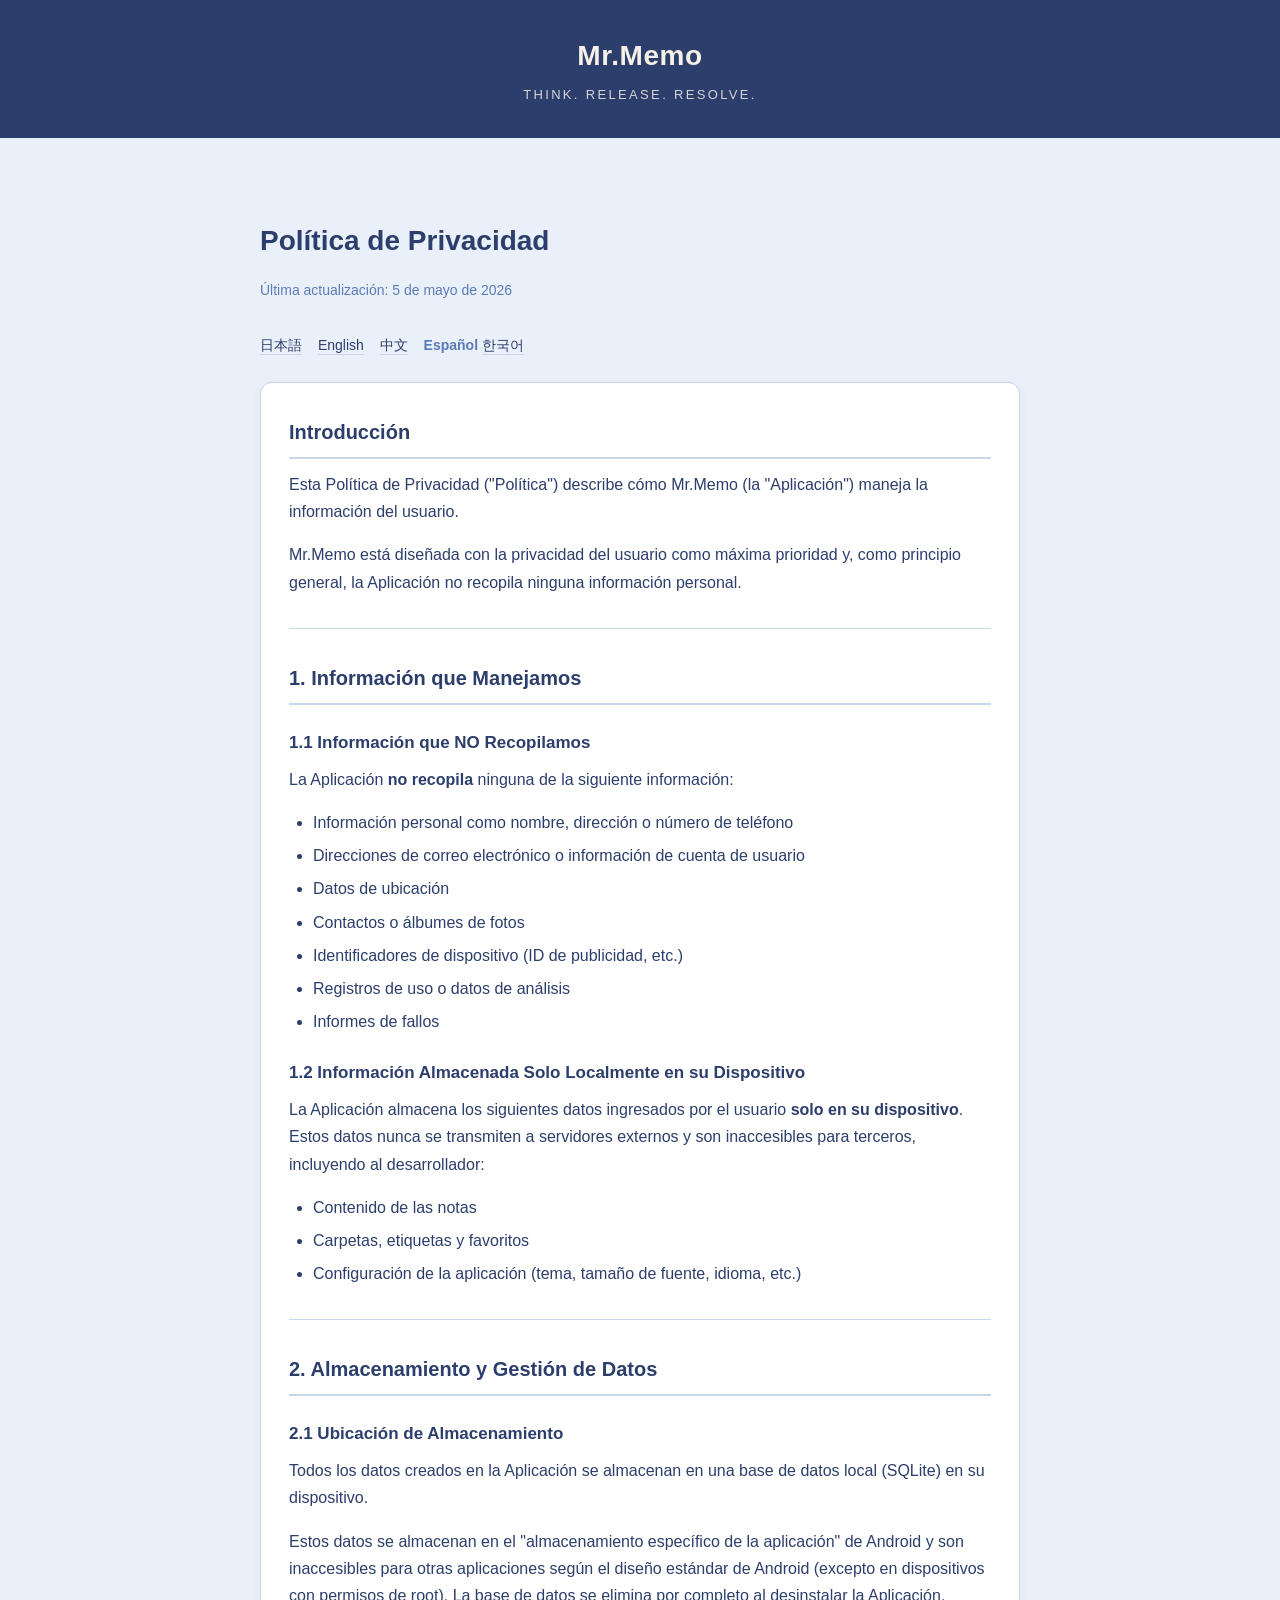
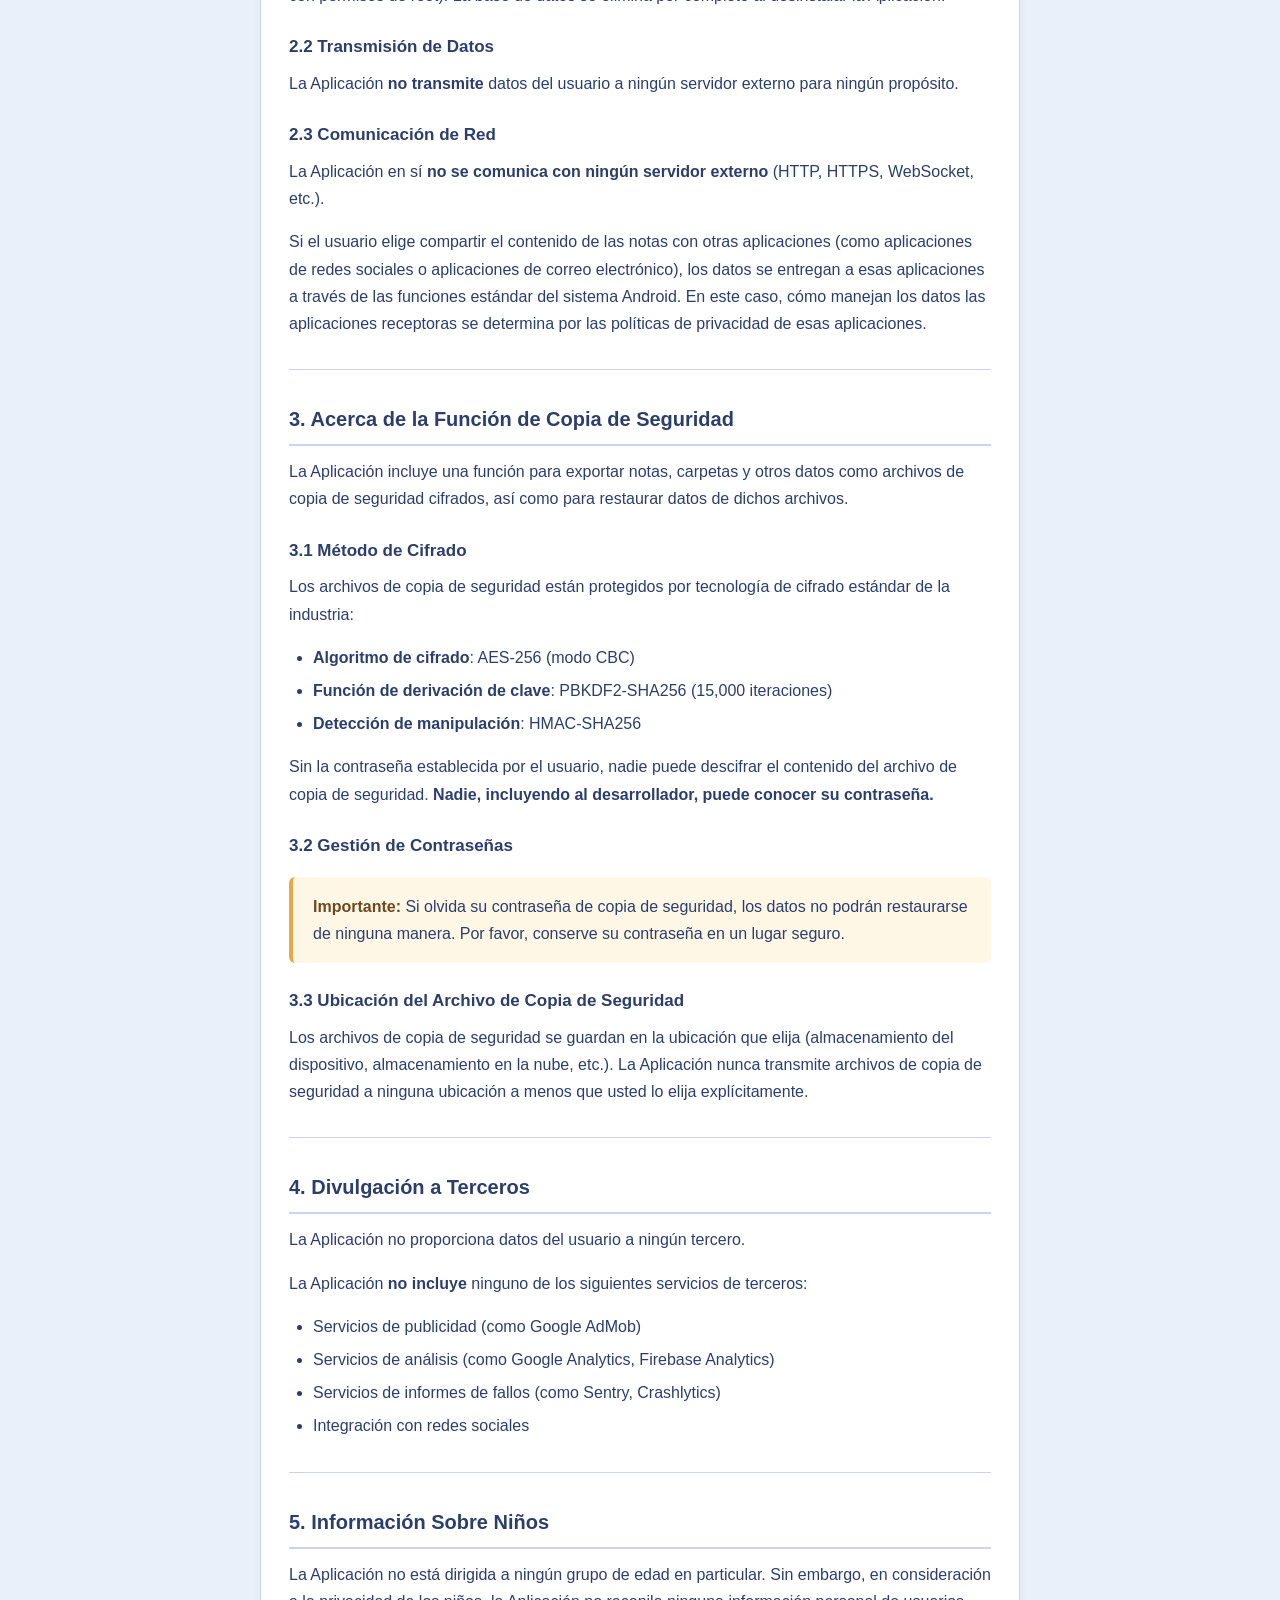
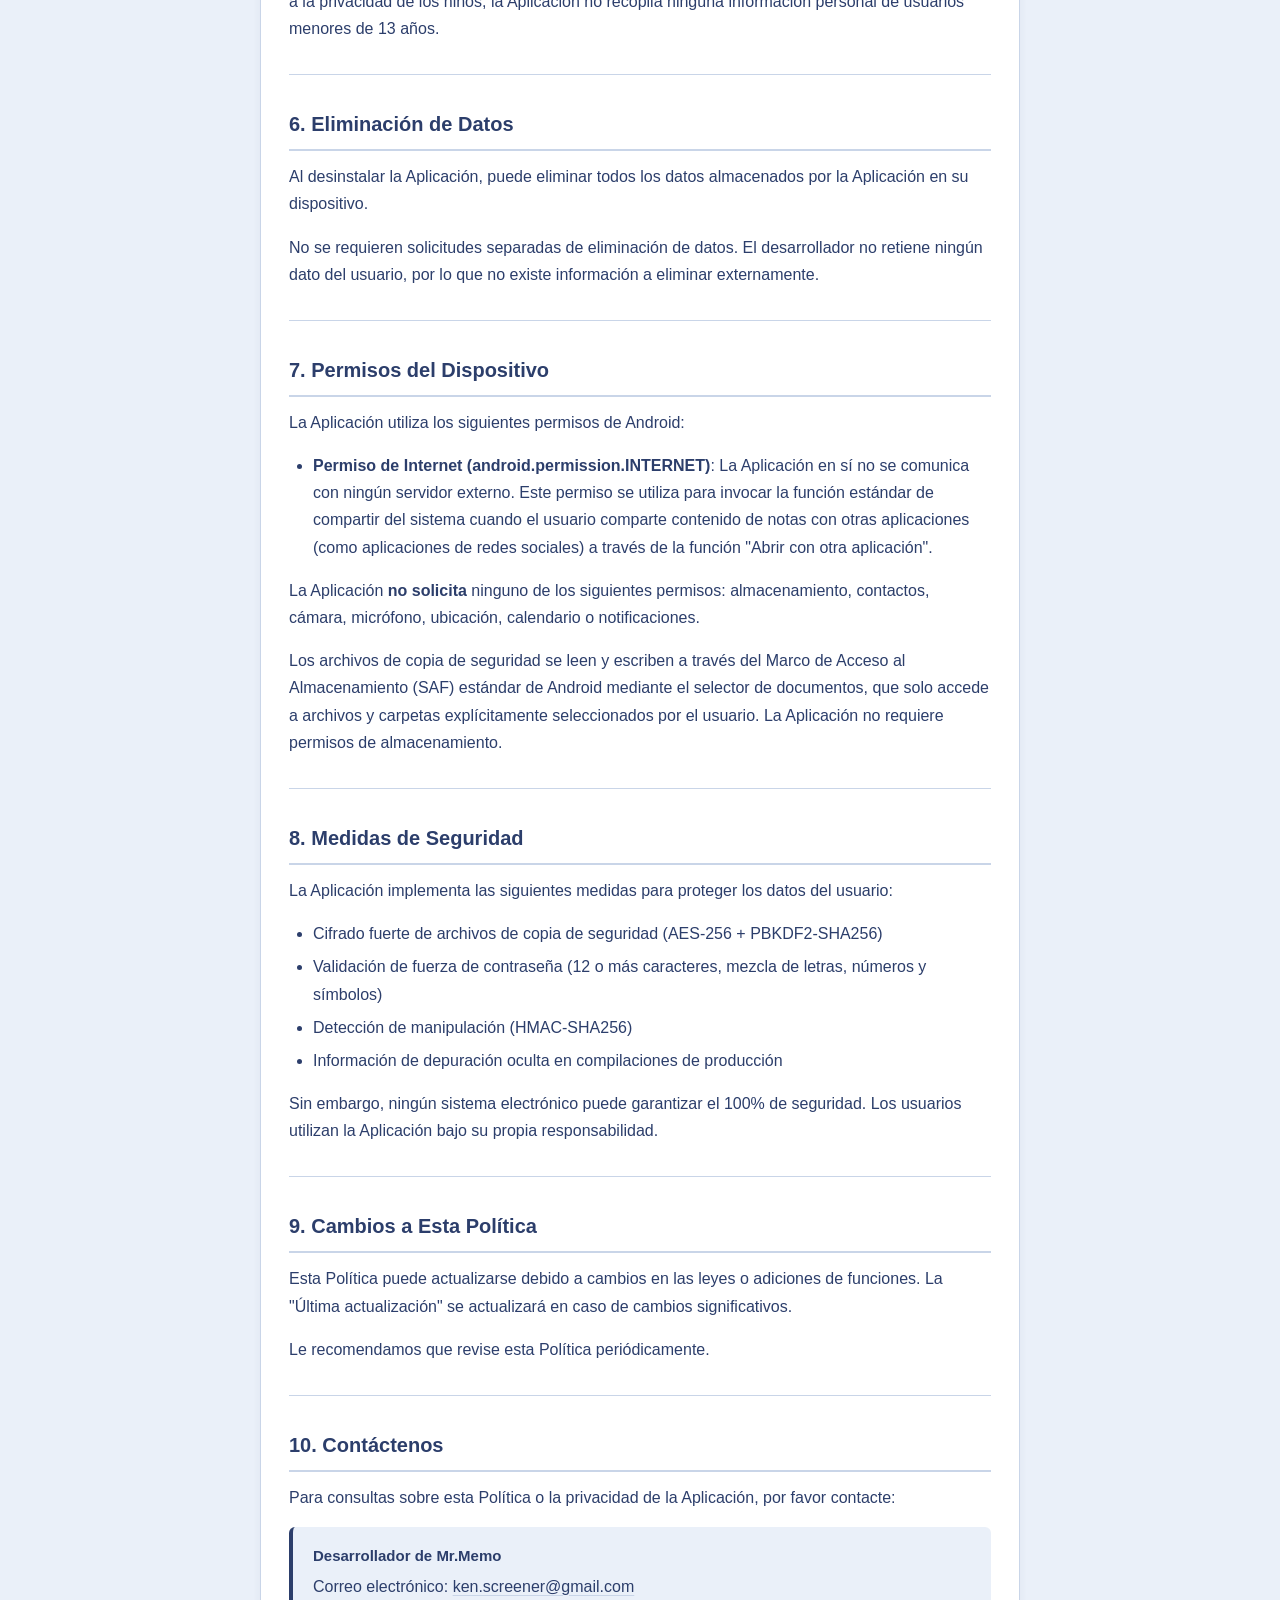
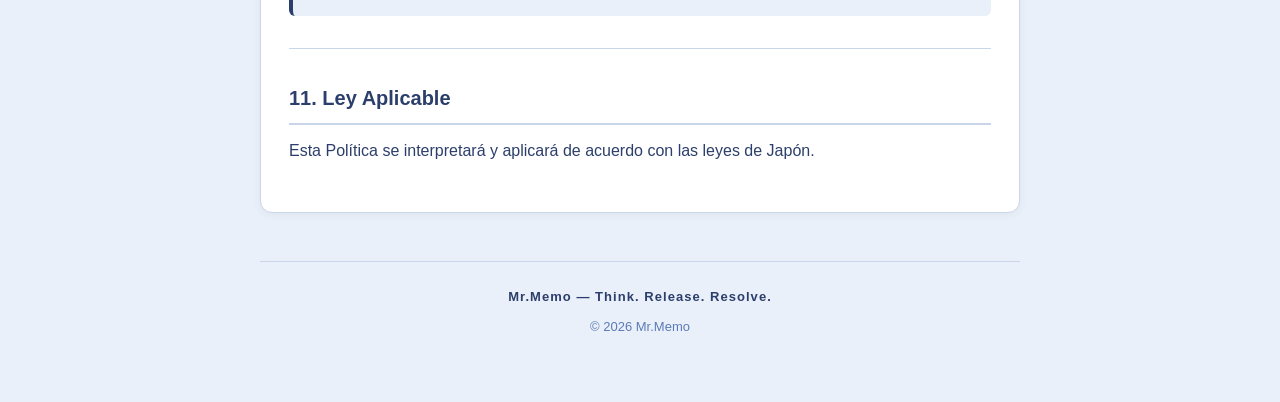
==== privacy/es.html @ 4f2426d8 "feat: 5言語対応(日英中西韓)に拡張" ====
<!DOCTYPE html>
<html lang="es">
<head>
  <meta charset="UTF-8">
  <meta name="viewport" content="width=device-width, initial-scale=1.0">
  <meta name="description" content="Política de Privacidad de Mr.Memo - Protección de privacidad para la aplicación de notas">
  <meta name="robots" content="index, follow">
  <title>Política de Privacidad | Mr.Memo</title>
  <link rel="stylesheet" href="../styles.css">
</head>
<body>
  <header>
    <h1 class="app-name">Mr.Memo</h1>
    <p class="tagline">Think. Release. Resolve.</p>
  </header>

  <div class="container">
    <h2 class="page-title">Política de Privacidad</h2>
    <p class="last-updated">Última actualización: 5 de mayo de 2026</p>

    <p class="lang-switcher">
      <a href="ja.html">日本語</a>
      <a href="en.html">English</a>
      <a href="zh.html">中文</a>
      <span class="current">Español</span>
      <a href="ko.html">한국어</a>
    </p>

    <main>
      <h2>Introducción</h2>
      <p>Esta Política de Privacidad ("Política") describe cómo Mr.Memo (la "Aplicación") maneja la información del usuario.</p>
      <p>Mr.Memo está diseñada con la privacidad del usuario como máxima prioridad y, como principio general, la Aplicación no recopila ninguna información personal.</p>

      <hr>

      <h2>1. Información que Manejamos</h2>

      <h3>1.1 Información que NO Recopilamos</h3>
      <p>La Aplicación <strong>no recopila</strong> ninguna de la siguiente información:</p>
      <ul>
        <li>Información personal como nombre, dirección o número de teléfono</li>
        <li>Direcciones de correo electrónico o información de cuenta de usuario</li>
        <li>Datos de ubicación</li>
        <li>Contactos o álbumes de fotos</li>
        <li>Identificadores de dispositivo (ID de publicidad, etc.)</li>
        <li>Registros de uso o datos de análisis</li>
        <li>Informes de fallos</li>
      </ul>

      <h3>1.2 Información Almacenada Solo Localmente en su Dispositivo</h3>
      <p>La Aplicación almacena los siguientes datos ingresados por el usuario <strong>solo en su dispositivo</strong>. Estos datos nunca se transmiten a servidores externos y son inaccesibles para terceros, incluyendo al desarrollador:</p>
      <ul>
        <li>Contenido de las notas</li>
        <li>Carpetas, etiquetas y favoritos</li>
        <li>Configuración de la aplicación (tema, tamaño de fuente, idioma, etc.)</li>
      </ul>

      <hr>

      <h2>2. Almacenamiento y Gestión de Datos</h2>

      <h3>2.1 Ubicación de Almacenamiento</h3>
      <p>Todos los datos creados en la Aplicación se almacenan en una base de datos local (SQLite) en su dispositivo.</p>
      <p>Estos datos se almacenan en el "almacenamiento específico de la aplicación" de Android y son inaccesibles para otras aplicaciones según el diseño estándar de Android (excepto en dispositivos con permisos de root). La base de datos se elimina por completo al desinstalar la Aplicación.</p>

      <h3>2.2 Transmisión de Datos</h3>
      <p>La Aplicación <strong>no transmite</strong> datos del usuario a ningún servidor externo para ningún propósito.</p>

      <h3>2.3 Comunicación de Red</h3>
      <p>La Aplicación en sí <strong>no se comunica con ningún servidor externo</strong> (HTTP, HTTPS, WebSocket, etc.).</p>
      <p>Si el usuario elige compartir el contenido de las notas con otras aplicaciones (como aplicaciones de redes sociales o aplicaciones de correo electrónico), los datos se entregan a esas aplicaciones a través de las funciones estándar del sistema Android. En este caso, cómo manejan los datos las aplicaciones receptoras se determina por las políticas de privacidad de esas aplicaciones.</p>

      <hr>

      <h2>3. Acerca de la Función de Copia de Seguridad</h2>
      <p>La Aplicación incluye una función para exportar notas, carpetas y otros datos como archivos de copia de seguridad cifrados, así como para restaurar datos de dichos archivos.</p>

      <h3>3.1 Método de Cifrado</h3>
      <p>Los archivos de copia de seguridad están protegidos por tecnología de cifrado estándar de la industria:</p>
      <ul>
        <li><strong>Algoritmo de cifrado</strong>: AES-256 (modo CBC)</li>
        <li><strong>Función de derivación de clave</strong>: PBKDF2-SHA256 (15,000 iteraciones)</li>
        <li><strong>Detección de manipulación</strong>: HMAC-SHA256</li>
      </ul>
      <p>Sin la contraseña establecida por el usuario, nadie puede descifrar el contenido del archivo de copia de seguridad. <strong>Nadie, incluyendo al desarrollador, puede conocer su contraseña.</strong></p>

      <h3>3.2 Gestión de Contraseñas</h3>
      <div class="note-box">
        <strong>Importante:</strong> Si olvida su contraseña de copia de seguridad, los datos no podrán restaurarse de ninguna manera. Por favor, conserve su contraseña en un lugar seguro.
      </div>

      <h3>3.3 Ubicación del Archivo de Copia de Seguridad</h3>
      <p>Los archivos de copia de seguridad se guardan en la ubicación que elija (almacenamiento del dispositivo, almacenamiento en la nube, etc.). La Aplicación nunca transmite archivos de copia de seguridad a ninguna ubicación a menos que usted lo elija explícitamente.</p>

      <hr>

      <h2>4. Divulgación a Terceros</h2>
      <p>La Aplicación no proporciona datos del usuario a ningún tercero.</p>
      <p>La Aplicación <strong>no incluye</strong> ninguno de los siguientes servicios de terceros:</p>
      <ul>
        <li>Servicios de publicidad (como Google AdMob)</li>
        <li>Servicios de análisis (como Google Analytics, Firebase Analytics)</li>
        <li>Servicios de informes de fallos (como Sentry, Crashlytics)</li>
        <li>Integración con redes sociales</li>
      </ul>

      <hr>

      <h2>5. Información Sobre Niños</h2>
      <p>La Aplicación no está dirigida a ningún grupo de edad en particular. Sin embargo, en consideración a la privacidad de los niños, la Aplicación no recopila ninguna información personal de usuarios menores de 13 años.</p>

      <hr>

      <h2>6. Eliminación de Datos</h2>
      <p>Al desinstalar la Aplicación, puede eliminar todos los datos almacenados por la Aplicación en su dispositivo.</p>
      <p>No se requieren solicitudes separadas de eliminación de datos. El desarrollador no retiene ningún dato del usuario, por lo que no existe información a eliminar externamente.</p>

      <hr>

      <h2>7. Permisos del Dispositivo</h2>
      <p>La Aplicación utiliza los siguientes permisos de Android:</p>
      <ul>
        <li><strong>Permiso de Internet (android.permission.INTERNET)</strong>: La Aplicación en sí no se comunica con ningún servidor externo. Este permiso se utiliza para invocar la función estándar de compartir del sistema cuando el usuario comparte contenido de notas con otras aplicaciones (como aplicaciones de redes sociales) a través de la función "Abrir con otra aplicación".</li>
      </ul>
      <p>La Aplicación <strong>no solicita</strong> ninguno de los siguientes permisos: almacenamiento, contactos, cámara, micrófono, ubicación, calendario o notificaciones.</p>
      <p>Los archivos de copia de seguridad se leen y escriben a través del Marco de Acceso al Almacenamiento (SAF) estándar de Android mediante el selector de documentos, que solo accede a archivos y carpetas explícitamente seleccionados por el usuario. La Aplicación no requiere permisos de almacenamiento.</p>

      <hr>

      <h2>8. Medidas de Seguridad</h2>
      <p>La Aplicación implementa las siguientes medidas para proteger los datos del usuario:</p>
      <ul>
        <li>Cifrado fuerte de archivos de copia de seguridad (AES-256 + PBKDF2-SHA256)</li>
        <li>Validación de fuerza de contraseña (12 o más caracteres, mezcla de letras, números y símbolos)</li>
        <li>Detección de manipulación (HMAC-SHA256)</li>
        <li>Información de depuración oculta en compilaciones de producción</li>
      </ul>
      <p>Sin embargo, ningún sistema electrónico puede garantizar el 100% de seguridad. Los usuarios utilizan la Aplicación bajo su propia responsabilidad.</p>

      <hr>

      <h2>9. Cambios a Esta Política</h2>
      <p>Esta Política puede actualizarse debido a cambios en las leyes o adiciones de funciones. La "Última actualización" se actualizará en caso de cambios significativos.</p>
      <p>Le recomendamos que revise esta Política periódicamente.</p>

      <hr>

      <h2>10. Contáctenos</h2>
      <p>Para consultas sobre esta Política o la privacidad de la Aplicación, por favor contacte:</p>
      <div class="contact-box">
        <strong>Desarrollador de Mr.Memo</strong>
        Correo electrónico: <a href="mailto:ken.screener@gmail.com">ken.screener@gmail.com</a>
      </div>

      <hr>

      <h2>11. Ley Aplicable</h2>
      <p>Esta Política se interpretará y aplicará de acuerdo con las leyes de Japón.</p>
    </main>

    <footer>
      <div class="signature">Mr.Memo &mdash; Think. Release. Resolve.</div>
      <div>&copy; 2026 Mr.Memo</div>
    </footer>
  </div>
</body>
</html>
---- styles.css ----
/* Mr.Memo Legal Pages - Common Styles
 * Indigo Sky Wash テーマ準拠(Mr.Memo本体と統一感)
 */

* {
  box-sizing: border-box;
}

html {
  -webkit-text-size-adjust: 100%;
  -webkit-font-smoothing: antialiased;
  -moz-osx-font-smoothing: grayscale;
}

body {
  margin: 0;
  padding: 0;
  font-family: -apple-system, BlinkMacSystemFont, "Segoe UI", "Hiragino Sans",
    "Hiragino Kaku Gothic ProN", "Yu Gothic", "Meiryo", sans-serif;
  font-size: 16px;
  line-height: 1.7;
  color: #2C3E6B;
  background-color: #EAF0F9;
}

.container {
  max-width: 800px;
  margin: 0 auto;
  padding: 24px 20px 64px;
}

/* ヘッダー */
header {
  background-color: #2C3E6B;
  color: #F5F0E8;
  padding: 32px 20px;
  text-align: center;
  margin-bottom: 32px;
}

header .app-name {
  font-size: 28px;
  font-weight: 700;
  margin: 0 0 4px;
  letter-spacing: 0.02em;
}

header .tagline {
  font-size: 13px;
  font-weight: 500;
  opacity: 0.85;
  margin: 0;
  letter-spacing: 0.18em;
  text-transform: uppercase;
}

/* タイトル領域 */
.page-title {
  margin-bottom: 8px;
  font-size: 28px;
  font-weight: 700;
  color: #2C3E6B;
}

.last-updated {
  font-size: 14px;
  color: #5B7BB8;
  margin-bottom: 32px;
  font-weight: 500;
}

.lang-switcher {
  margin-bottom: 24px;
  font-size: 14px;
}

.lang-switcher a {
  color: #2C3E6B;
  text-decoration: none;
  border-bottom: 1px solid #C9D5E8;
  padding-bottom: 1px;
  margin-right: 12px;
}

.lang-switcher a:hover {
  border-bottom-color: #2C3E6B;
}

.lang-switcher .current {
  color: #5B7BB8;
  border-bottom: none;
  font-weight: 600;
}

/* 本文カード */
main {
  background-color: #FFFFFF;
  border-radius: 12px;
  padding: 32px 28px;
  box-shadow: 0 2px 8px rgba(44, 62, 107, 0.06);
  border: 1px solid #C9D5E8;
}

main h2 {
  font-size: 20px;
  font-weight: 700;
  color: #2C3E6B;
  margin: 32px 0 12px;
  padding-bottom: 8px;
  border-bottom: 2px solid #C9D5E8;
}

main h2:first-child {
  margin-top: 0;
}

main h3 {
  font-size: 17px;
  font-weight: 600;
  color: #2C3E6B;
  margin: 24px 0 8px;
}

main p {
  margin: 0 0 16px;
  color: #2C3E6B;
}

main strong {
  font-weight: 700;
  color: #2C3E6B;
}

main ul {
  padding-left: 24px;
  margin: 0 0 16px;
}

main li {
  margin-bottom: 6px;
  color: #2C3E6B;
}

main hr {
  border: none;
  border-top: 1px solid #C9D5E8;
  margin: 32px 0;
}

main a {
  color: #2C3E6B;
  text-decoration: underline;
  text-decoration-color: #C9D5E8;
  text-underline-offset: 3px;
}

main a:hover {
  text-decoration-color: #2C3E6B;
}

/* 連絡先ボックス */
.contact-box {
  background-color: #EAF0F9;
  border-left: 4px solid #2C3E6B;
  padding: 16px 20px;
  border-radius: 6px;
  margin: 16px 0;
}

.contact-box strong {
  display: block;
  margin-bottom: 4px;
  font-size: 15px;
}

/* 注意ボックス */
.note-box {
  background-color: #FFF7E6;
  border-left: 4px solid #E8A848;
  padding: 16px 20px;
  border-radius: 6px;
  margin: 16px 0;
}

.note-box strong {
  color: #6B4A1F;
}

/* フッター */
footer {
  text-align: center;
  margin-top: 48px;
  padding-top: 24px;
  border-top: 1px solid #C9D5E8;
  font-size: 13px;
  color: #5B7BB8;
}

footer .signature {
  font-weight: 600;
  letter-spacing: 0.08em;
  color: #2C3E6B;
  margin-bottom: 8px;
}

/* レスポンシブ */
@media (max-width: 600px) {
  .container {
    padding: 16px 16px 48px;
  }

  header {
    padding: 24px 16px;
    margin-bottom: 24px;
  }

  header .app-name {
    font-size: 24px;
  }

  .page-title {
    font-size: 24px;
  }

  main {
    padding: 24px 20px;
  }

  main h2 {
    font-size: 18px;
  }

  main h3 {
    font-size: 16px;
  }
}

/* ダークモード対応 */
@media (prefers-color-scheme: dark) {
  body {
    background-color: #1A2238;
    color: #C9D5E8;
  }

  main {
    background-color: #2C3E6B;
    border-color: #3D5288;
  }

  main h2,
  main h3,
  main p,
  main strong,
  main li,
  .page-title {
    color: #EAF0F9;
  }

  main h2 {
    border-bottom-color: #3D5288;
  }

  main hr {
    border-top-color: #3D5288;
  }

  main a {
    color: #B8D0F0;
    text-decoration-color: #5B7BB8;
  }

  main a:hover {
    text-decoration-color: #B8D0F0;
  }

  .contact-box {
    background-color: #1A2238;
    border-left-color: #B8D0F0;
  }

  .note-box {
    background-color: #3D2E1A;
    border-left-color: #E8A848;
  }

  .note-box strong {
    color: #F5C97D;
  }

  .last-updated {
    color: #8FA3C4;
  }

  .lang-switcher a {
    color: #C9D5E8;
    border-bottom-color: #5B7BB8;
  }

  .lang-switcher .current {
    color: #8FA3C4;
  }

  footer {
    border-top-color: #3D5288;
    color: #8FA3C4;
  }

  footer .signature {
    color: #C9D5E8;
  }
}
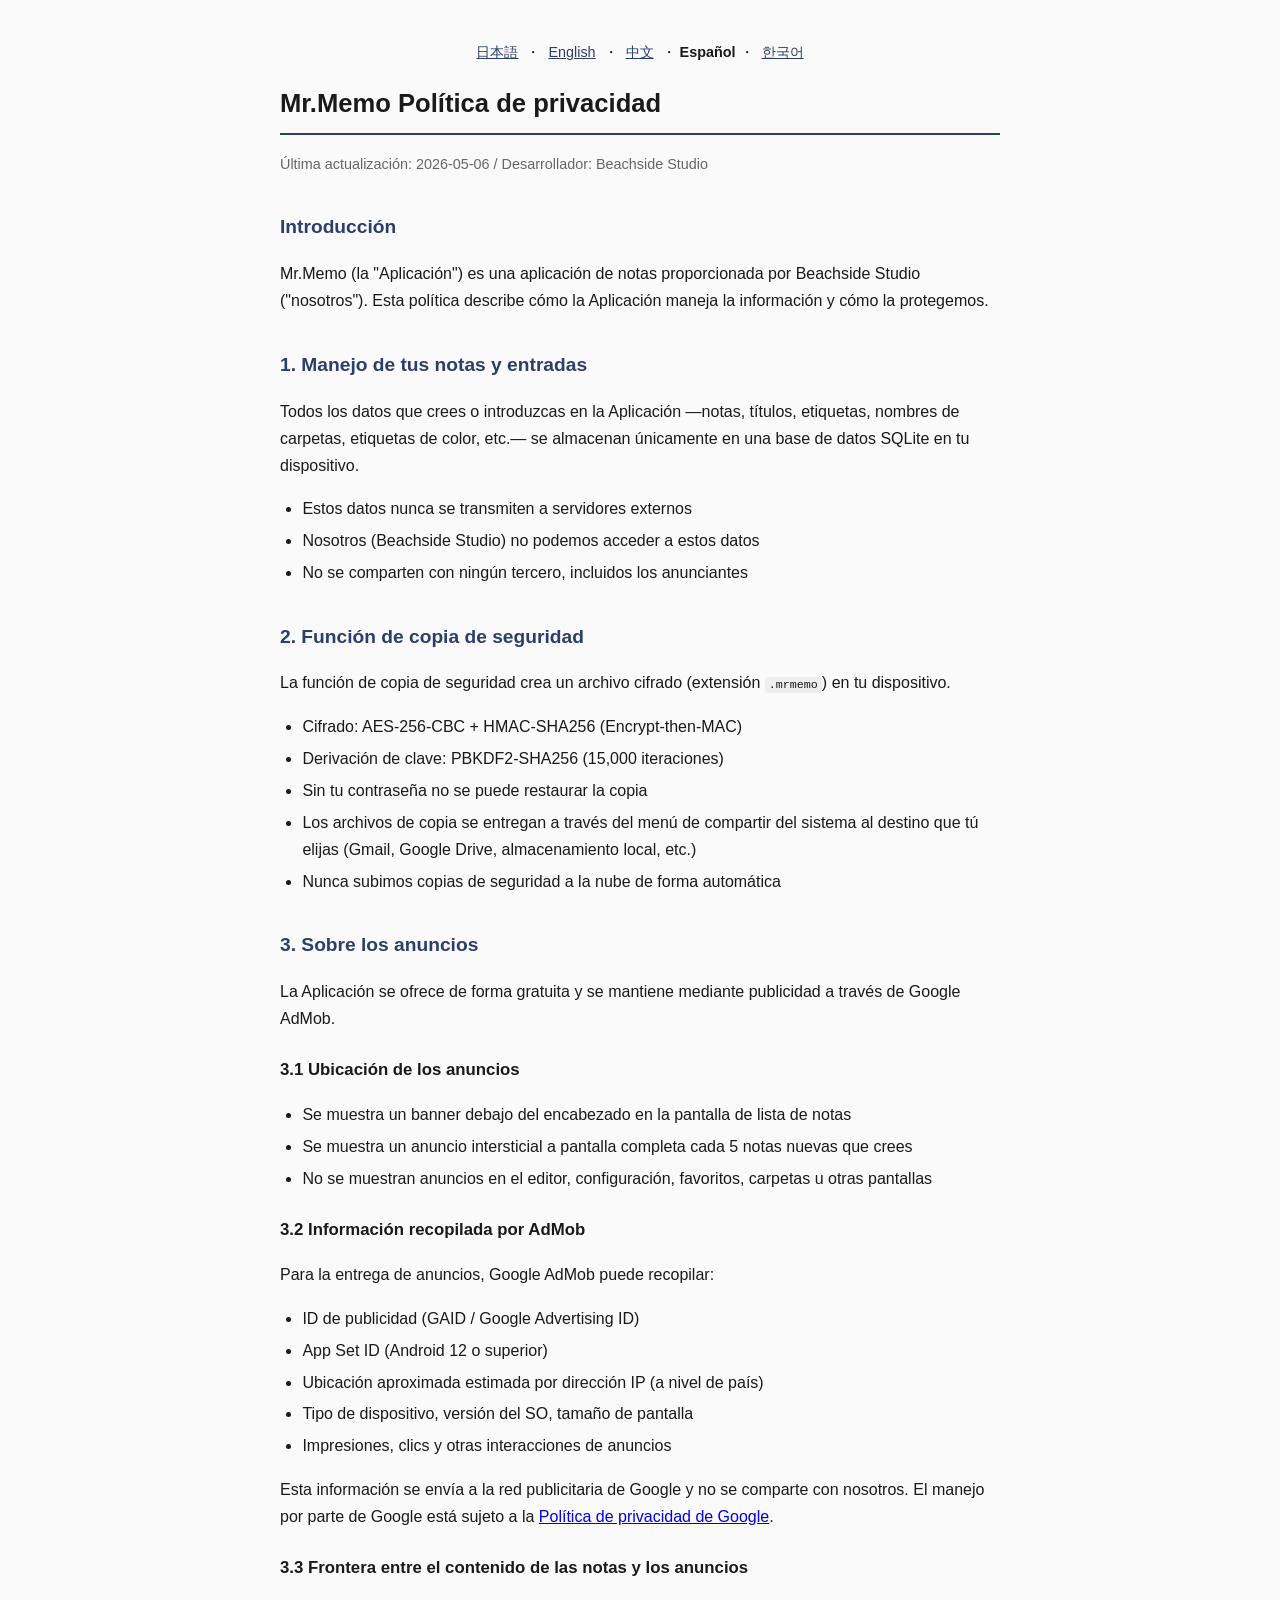
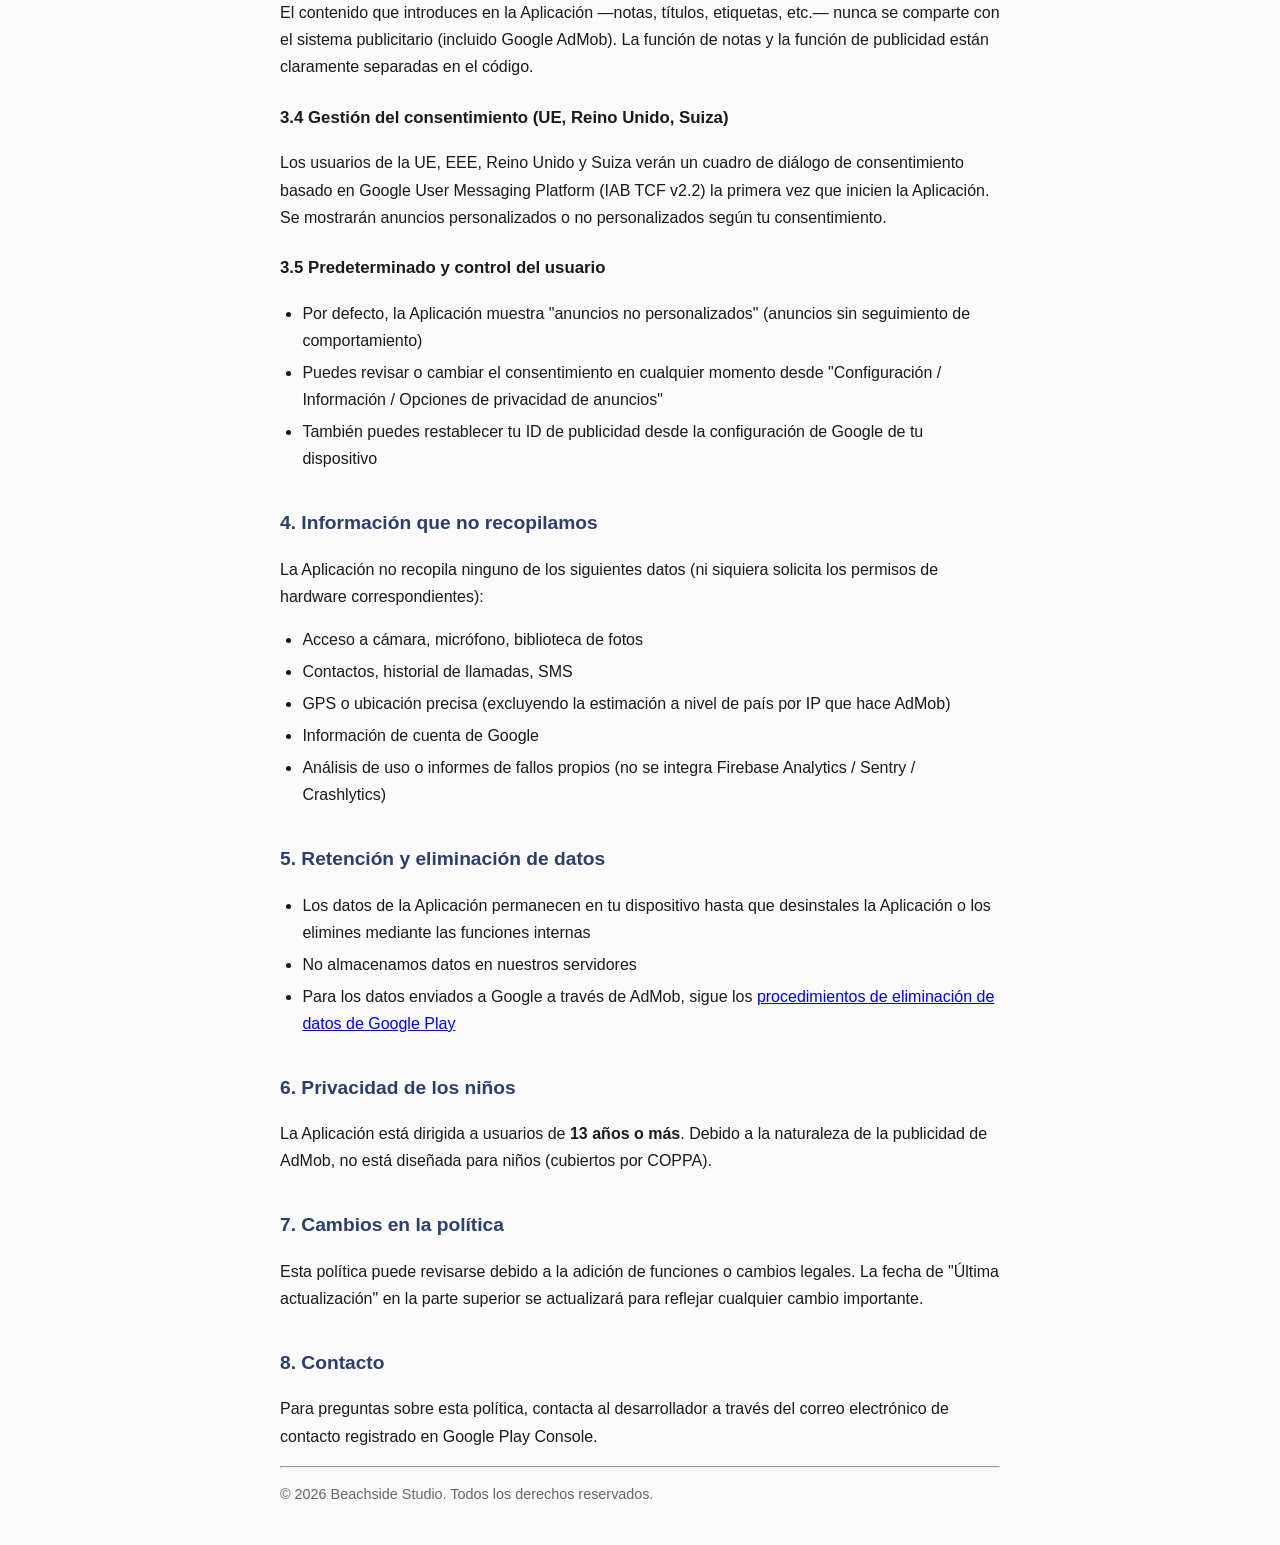
==== commit 2209e7e0: "docs: プライバシーポリシー全面書き直し(広告版に対応・5言語)" ====
--- a/privacy/es.html
+++ b/privacy/es.html
@@ -1,167 +1,151 @@
 <!DOCTYPE html>
 <html lang="es">
 <head>
-  <meta charset="UTF-8">
-  <meta name="viewport" content="width=device-width, initial-scale=1.0">
-  <meta name="description" content="Política de Privacidad de Mr.Memo - Protección de privacidad para la aplicación de notas">
-  <meta name="robots" content="index, follow">
-  <title>Política de Privacidad | Mr.Memo</title>
-  <link rel="stylesheet" href="../styles.css">
+<meta charset="UTF-8" />
+<meta name="viewport" content="width=device-width, initial-scale=1.0" />
+<title>Mr.Memo Política de privacidad</title>
+<style>
+  body { font-family: -apple-system, BlinkMacSystemFont, "Helvetica Neue", Arial, sans-serif; max-width: 720px; margin: 0 auto; padding: 24px 16px; line-height: 1.7; color: #1a1a1a; background: #fafafa; }
+  h1 { font-size: 1.6em; border-bottom: 2px solid #2C3E6B; padding-bottom: 8px; }
+  h2 { font-size: 1.2em; margin-top: 1.8em; color: #2C3E6B; }
+  h3 { font-size: 1.05em; margin-top: 1.4em; }
+  ul { padding-left: 1.4em; }
+  li { margin: 0.3em 0; }
+  .meta { color: #666; font-size: 0.9em; }
+  .lang-switch { text-align: center; margin: 16px 0; font-size: 0.9em; }
+  .lang-switch a { margin: 0 4px; color: #2C3E6B; }
+  code { background: #eee; padding: 1px 4px; border-radius: 3px; font-size: 0.9em; }
+</style>
 </head>
 <body>
-  <header>
-    <h1 class="app-name">Mr.Memo</h1>
-    <p class="tagline">Think. Release. Resolve.</p>
-  </header>
+<div class="lang-switch">
+  <a href="ja.html">日本語</a> ・
+  <a href="en.html">English</a> ・
+  <a href="zh.html">中文</a> ・
+  <strong>Español</strong> ・
+  <a href="ko.html">한국어</a>
+</div>
 
-  <div class="container">
-    <h2 class="page-title">Política de Privacidad</h2>
-    <p class="last-updated">Última actualización: 5 de mayo de 2026</p>
+<h1>Mr.Memo Política de privacidad</h1>
+<p class="meta">Última actualización: 2026-05-06 / Desarrollador: Beachside Studio</p>
 
-    <p class="lang-switcher">
-      <a href="ja.html">日本語</a>
-      <a href="en.html">English</a>
-      <a href="zh.html">中文</a>
-      <span class="current">Español</span>
-      <a href="ko.html">한국어</a>
-    </p>
+<h2>Introducción</h2>
+<p>
+  Mr.Memo (la "Aplicación") es una aplicación de notas proporcionada por Beachside Studio
+  ("nosotros"). Esta política describe cómo la Aplicación maneja la información y cómo la protegemos.
+</p>
 
-    <main>
-      <h2>Introducción</h2>
-      <p>Esta Política de Privacidad ("Política") describe cómo Mr.Memo (la "Aplicación") maneja la información del usuario.</p>
-      <p>Mr.Memo está diseñada con la privacidad del usuario como máxima prioridad y, como principio general, la Aplicación no recopila ninguna información personal.</p>
+<h2>1. Manejo de tus notas y entradas</h2>
+<p>
+  Todos los datos que crees o introduzcas en la Aplicación —notas, títulos, etiquetas, nombres de
+  carpetas, etiquetas de color, etc.— se almacenan únicamente en una base de datos SQLite en tu
+  dispositivo.
+</p>
+<ul>
+  <li>Estos datos nunca se transmiten a servidores externos</li>
+  <li>Nosotros (Beachside Studio) no podemos acceder a estos datos</li>
+  <li>No se comparten con ningún tercero, incluidos los anunciantes</li>
+</ul>
 
-      <hr>
+<h2>2. Función de copia de seguridad</h2>
+<p>
+  La función de copia de seguridad crea un archivo cifrado (extensión <code>.mrmemo</code>) en tu dispositivo.
+</p>
+<ul>
+  <li>Cifrado: AES-256-CBC + HMAC-SHA256 (Encrypt-then-MAC)</li>
+  <li>Derivación de clave: PBKDF2-SHA256 (15,000 iteraciones)</li>
+  <li>Sin tu contraseña no se puede restaurar la copia</li>
+  <li>Los archivos de copia se entregan a través del menú de compartir del sistema al destino que tú elijas (Gmail, Google Drive, almacenamiento local, etc.)</li>
+  <li>Nunca subimos copias de seguridad a la nube de forma automática</li>
+</ul>
 
-      <h2>1. Información que Manejamos</h2>
+<h2>3. Sobre los anuncios</h2>
+<p>
+  La Aplicación se ofrece de forma gratuita y se mantiene mediante publicidad a través de Google AdMob.
+</p>
 
-      <h3>1.1 Información que NO Recopilamos</h3>
-      <p>La Aplicación <strong>no recopila</strong> ninguna de la siguiente información:</p>
-      <ul>
-        <li>Información personal como nombre, dirección o número de teléfono</li>
-        <li>Direcciones de correo electrónico o información de cuenta de usuario</li>
-        <li>Datos de ubicación</li>
-        <li>Contactos o álbumes de fotos</li>
-        <li>Identificadores de dispositivo (ID de publicidad, etc.)</li>
-        <li>Registros de uso o datos de análisis</li>
-        <li>Informes de fallos</li>
-      </ul>
+<h3>3.1 Ubicación de los anuncios</h3>
+<ul>
+  <li>Se muestra un banner debajo del encabezado en la pantalla de lista de notas</li>
+  <li>Se muestra un anuncio intersticial a pantalla completa cada 5 notas nuevas que crees</li>
+  <li>No se muestran anuncios en el editor, configuración, favoritos, carpetas u otras pantallas</li>
+</ul>
 
-      <h3>1.2 Información Almacenada Solo Localmente en su Dispositivo</h3>
-      <p>La Aplicación almacena los siguientes datos ingresados por el usuario <strong>solo en su dispositivo</strong>. Estos datos nunca se transmiten a servidores externos y son inaccesibles para terceros, incluyendo al desarrollador:</p>
-      <ul>
-        <li>Contenido de las notas</li>
-        <li>Carpetas, etiquetas y favoritos</li>
-        <li>Configuración de la aplicación (tema, tamaño de fuente, idioma, etc.)</li>
-      </ul>
+<h3>3.2 Información recopilada por AdMob</h3>
+<p>
+  Para la entrega de anuncios, Google AdMob puede recopilar:
+</p>
+<ul>
+  <li>ID de publicidad (GAID / Google Advertising ID)</li>
+  <li>App Set ID (Android 12 o superior)</li>
+  <li>Ubicación aproximada estimada por dirección IP (a nivel de país)</li>
+  <li>Tipo de dispositivo, versión del SO, tamaño de pantalla</li>
+  <li>Impresiones, clics y otras interacciones de anuncios</li>
+</ul>
+<p>
+  Esta información se envía a la red publicitaria de Google y no se comparte con nosotros. El manejo
+  por parte de Google está sujeto a la <a href="https://policies.google.com/privacy" target="_blank" rel="noopener">Política de privacidad de Google</a>.
+</p>
 
-      <hr>
+<h3>3.3 Frontera entre el contenido de las notas y los anuncios</h3>
+<p>
+  El contenido que introduces en la Aplicación —notas, títulos, etiquetas, etc.— nunca se comparte
+  con el sistema publicitario (incluido Google AdMob). La función de notas y la función de
+  publicidad están claramente separadas en el código.
+</p>
 
-      <h2>2. Almacenamiento y Gestión de Datos</h2>
+<h3>3.4 Gestión del consentimiento (UE, Reino Unido, Suiza)</h3>
+<p>
+  Los usuarios de la UE, EEE, Reino Unido y Suiza verán un cuadro de diálogo de consentimiento
+  basado en Google User Messaging Platform (IAB TCF v2.2) la primera vez que inicien la Aplicación.
+  Se mostrarán anuncios personalizados o no personalizados según tu consentimiento.
+</p>
 
-      <h3>2.1 Ubicación de Almacenamiento</h3>
-      <p>Todos los datos creados en la Aplicación se almacenan en una base de datos local (SQLite) en su dispositivo.</p>
-      <p>Estos datos se almacenan en el "almacenamiento específico de la aplicación" de Android y son inaccesibles para otras aplicaciones según el diseño estándar de Android (excepto en dispositivos con permisos de root). La base de datos se elimina por completo al desinstalar la Aplicación.</p>
+<h3>3.5 Predeterminado y control del usuario</h3>
+<ul>
+  <li>Por defecto, la Aplicación muestra "anuncios no personalizados" (anuncios sin seguimiento de comportamiento)</li>
+  <li>Puedes revisar o cambiar el consentimiento en cualquier momento desde "Configuración / Información / Opciones de privacidad de anuncios"</li>
+  <li>También puedes restablecer tu ID de publicidad desde la configuración de Google de tu dispositivo</li>
+</ul>
 
-      <h3>2.2 Transmisión de Datos</h3>
-      <p>La Aplicación <strong>no transmite</strong> datos del usuario a ningún servidor externo para ningún propósito.</p>
+<h2>4. Información que no recopilamos</h2>
+<p>
+  La Aplicación no recopila ninguno de los siguientes datos (ni siquiera solicita los permisos de hardware correspondientes):
+</p>
+<ul>
+  <li>Acceso a cámara, micrófono, biblioteca de fotos</li>
+  <li>Contactos, historial de llamadas, SMS</li>
+  <li>GPS o ubicación precisa (excluyendo la estimación a nivel de país por IP que hace AdMob)</li>
+  <li>Información de cuenta de Google</li>
+  <li>Análisis de uso o informes de fallos propios (no se integra Firebase Analytics / Sentry / Crashlytics)</li>
+</ul>
 
-      <h3>2.3 Comunicación de Red</h3>
-      <p>La Aplicación en sí <strong>no se comunica con ningún servidor externo</strong> (HTTP, HTTPS, WebSocket, etc.).</p>
-      <p>Si el usuario elige compartir el contenido de las notas con otras aplicaciones (como aplicaciones de redes sociales o aplicaciones de correo electrónico), los datos se entregan a esas aplicaciones a través de las funciones estándar del sistema Android. En este caso, cómo manejan los datos las aplicaciones receptoras se determina por las políticas de privacidad de esas aplicaciones.</p>
+<h2>5. Retención y eliminación de datos</h2>
+<ul>
+  <li>Los datos de la Aplicación permanecen en tu dispositivo hasta que desinstales la Aplicación o los elimines mediante las funciones internas</li>
+  <li>No almacenamos datos en nuestros servidores</li>
+  <li>Para los datos enviados a Google a través de AdMob, sigue los <a href="https://support.google.com/googleplay/android-developer/answer/10787469" target="_blank" rel="noopener">procedimientos de eliminación de datos de Google Play</a></li>
+</ul>
 
-      <hr>
+<h2>6. Privacidad de los niños</h2>
+<p>
+  La Aplicación está dirigida a usuarios de <strong>13 años o más</strong>. Debido a la naturaleza
+  de la publicidad de AdMob, no está diseñada para niños (cubiertos por COPPA).
+</p>
 
-      <h2>3. Acerca de la Función de Copia de Seguridad</h2>
-      <p>La Aplicación incluye una función para exportar notas, carpetas y otros datos como archivos de copia de seguridad cifrados, así como para restaurar datos de dichos archivos.</p>
+<h2>7. Cambios en la política</h2>
+<p>
+  Esta política puede revisarse debido a la adición de funciones o cambios legales. La fecha de
+  "Última actualización" en la parte superior se actualizará para reflejar cualquier cambio importante.
+</p>
 
-      <h3>3.1 Método de Cifrado</h3>
-      <p>Los archivos de copia de seguridad están protegidos por tecnología de cifrado estándar de la industria:</p>
-      <ul>
-        <li><strong>Algoritmo de cifrado</strong>: AES-256 (modo CBC)</li>
-        <li><strong>Función de derivación de clave</strong>: PBKDF2-SHA256 (15,000 iteraciones)</li>
-        <li><strong>Detección de manipulación</strong>: HMAC-SHA256</li>
-      </ul>
-      <p>Sin la contraseña establecida por el usuario, nadie puede descifrar el contenido del archivo de copia de seguridad. <strong>Nadie, incluyendo al desarrollador, puede conocer su contraseña.</strong></p>
+<h2>8. Contacto</h2>
+<p>
+  Para preguntas sobre esta política, contacta al desarrollador a través del correo electrónico de
+  contacto registrado en Google Play Console.
+</p>
 
-      <h3>3.2 Gestión de Contraseñas</h3>
-      <div class="note-box">
-        <strong>Importante:</strong> Si olvida su contraseña de copia de seguridad, los datos no podrán restaurarse de ninguna manera. Por favor, conserve su contraseña en un lugar seguro.
-      </div>
-
-      <h3>3.3 Ubicación del Archivo de Copia de Seguridad</h3>
-      <p>Los archivos de copia de seguridad se guardan en la ubicación que elija (almacenamiento del dispositivo, almacenamiento en la nube, etc.). La Aplicación nunca transmite archivos de copia de seguridad a ninguna ubicación a menos que usted lo elija explícitamente.</p>
-
-      <hr>
-
-      <h2>4. Divulgación a Terceros</h2>
-      <p>La Aplicación no proporciona datos del usuario a ningún tercero.</p>
-      <p>La Aplicación <strong>no incluye</strong> ninguno de los siguientes servicios de terceros:</p>
-      <ul>
-        <li>Servicios de publicidad (como Google AdMob)</li>
-        <li>Servicios de análisis (como Google Analytics, Firebase Analytics)</li>
-        <li>Servicios de informes de fallos (como Sentry, Crashlytics)</li>
-        <li>Integración con redes sociales</li>
-      </ul>
-
-      <hr>
-
-      <h2>5. Información Sobre Niños</h2>
-      <p>La Aplicación no está dirigida a ningún grupo de edad en particular. Sin embargo, en consideración a la privacidad de los niños, la Aplicación no recopila ninguna información personal de usuarios menores de 13 años.</p>
-
-      <hr>
-
-      <h2>6. Eliminación de Datos</h2>
-      <p>Al desinstalar la Aplicación, puede eliminar todos los datos almacenados por la Aplicación en su dispositivo.</p>
-      <p>No se requieren solicitudes separadas de eliminación de datos. El desarrollador no retiene ningún dato del usuario, por lo que no existe información a eliminar externamente.</p>
-
-      <hr>
-
-      <h2>7. Permisos del Dispositivo</h2>
-      <p>La Aplicación utiliza los siguientes permisos de Android:</p>
-      <ul>
-        <li><strong>Permiso de Internet (android.permission.INTERNET)</strong>: La Aplicación en sí no se comunica con ningún servidor externo. Este permiso se utiliza para invocar la función estándar de compartir del sistema cuando el usuario comparte contenido de notas con otras aplicaciones (como aplicaciones de redes sociales) a través de la función "Abrir con otra aplicación".</li>
-      </ul>
-      <p>La Aplicación <strong>no solicita</strong> ninguno de los siguientes permisos: almacenamiento, contactos, cámara, micrófono, ubicación, calendario o notificaciones.</p>
-      <p>Los archivos de copia de seguridad se leen y escriben a través del Marco de Acceso al Almacenamiento (SAF) estándar de Android mediante el selector de documentos, que solo accede a archivos y carpetas explícitamente seleccionados por el usuario. La Aplicación no requiere permisos de almacenamiento.</p>
-
-      <hr>
-
-      <h2>8. Medidas de Seguridad</h2>
-      <p>La Aplicación implementa las siguientes medidas para proteger los datos del usuario:</p>
-      <ul>
-        <li>Cifrado fuerte de archivos de copia de seguridad (AES-256 + PBKDF2-SHA256)</li>
-        <li>Validación de fuerza de contraseña (12 o más caracteres, mezcla de letras, números y símbolos)</li>
-        <li>Detección de manipulación (HMAC-SHA256)</li>
-        <li>Información de depuración oculta en compilaciones de producción</li>
-      </ul>
-      <p>Sin embargo, ningún sistema electrónico puede garantizar el 100% de seguridad. Los usuarios utilizan la Aplicación bajo su propia responsabilidad.</p>
-
-      <hr>
-
-      <h2>9. Cambios a Esta Política</h2>
-      <p>Esta Política puede actualizarse debido a cambios en las leyes o adiciones de funciones. La "Última actualización" se actualizará en caso de cambios significativos.</p>
-      <p>Le recomendamos que revise esta Política periódicamente.</p>
-
-      <hr>
-
-      <h2>10. Contáctenos</h2>
-      <p>Para consultas sobre esta Política o la privacidad de la Aplicación, por favor contacte:</p>
-      <div class="contact-box">
-        <strong>Desarrollador de Mr.Memo</strong>
-        Correo electrónico: <a href="mailto:ken.screener@gmail.com">ken.screener@gmail.com</a>
-      </div>
-
-      <hr>
-
-      <h2>11. Ley Aplicable</h2>
-      <p>Esta Política se interpretará y aplicará de acuerdo con las leyes de Japón.</p>
-    </main>
-
-    <footer>
-      <div class="signature">Mr.Memo &mdash; Think. Release. Resolve.</div>
-      <div>&copy; 2026 Mr.Memo</div>
-    </footer>
-  </div>
+<hr />
+<p class="meta">© 2026 Beachside Studio. Todos los derechos reservados.</p>
 </body>
 </html>
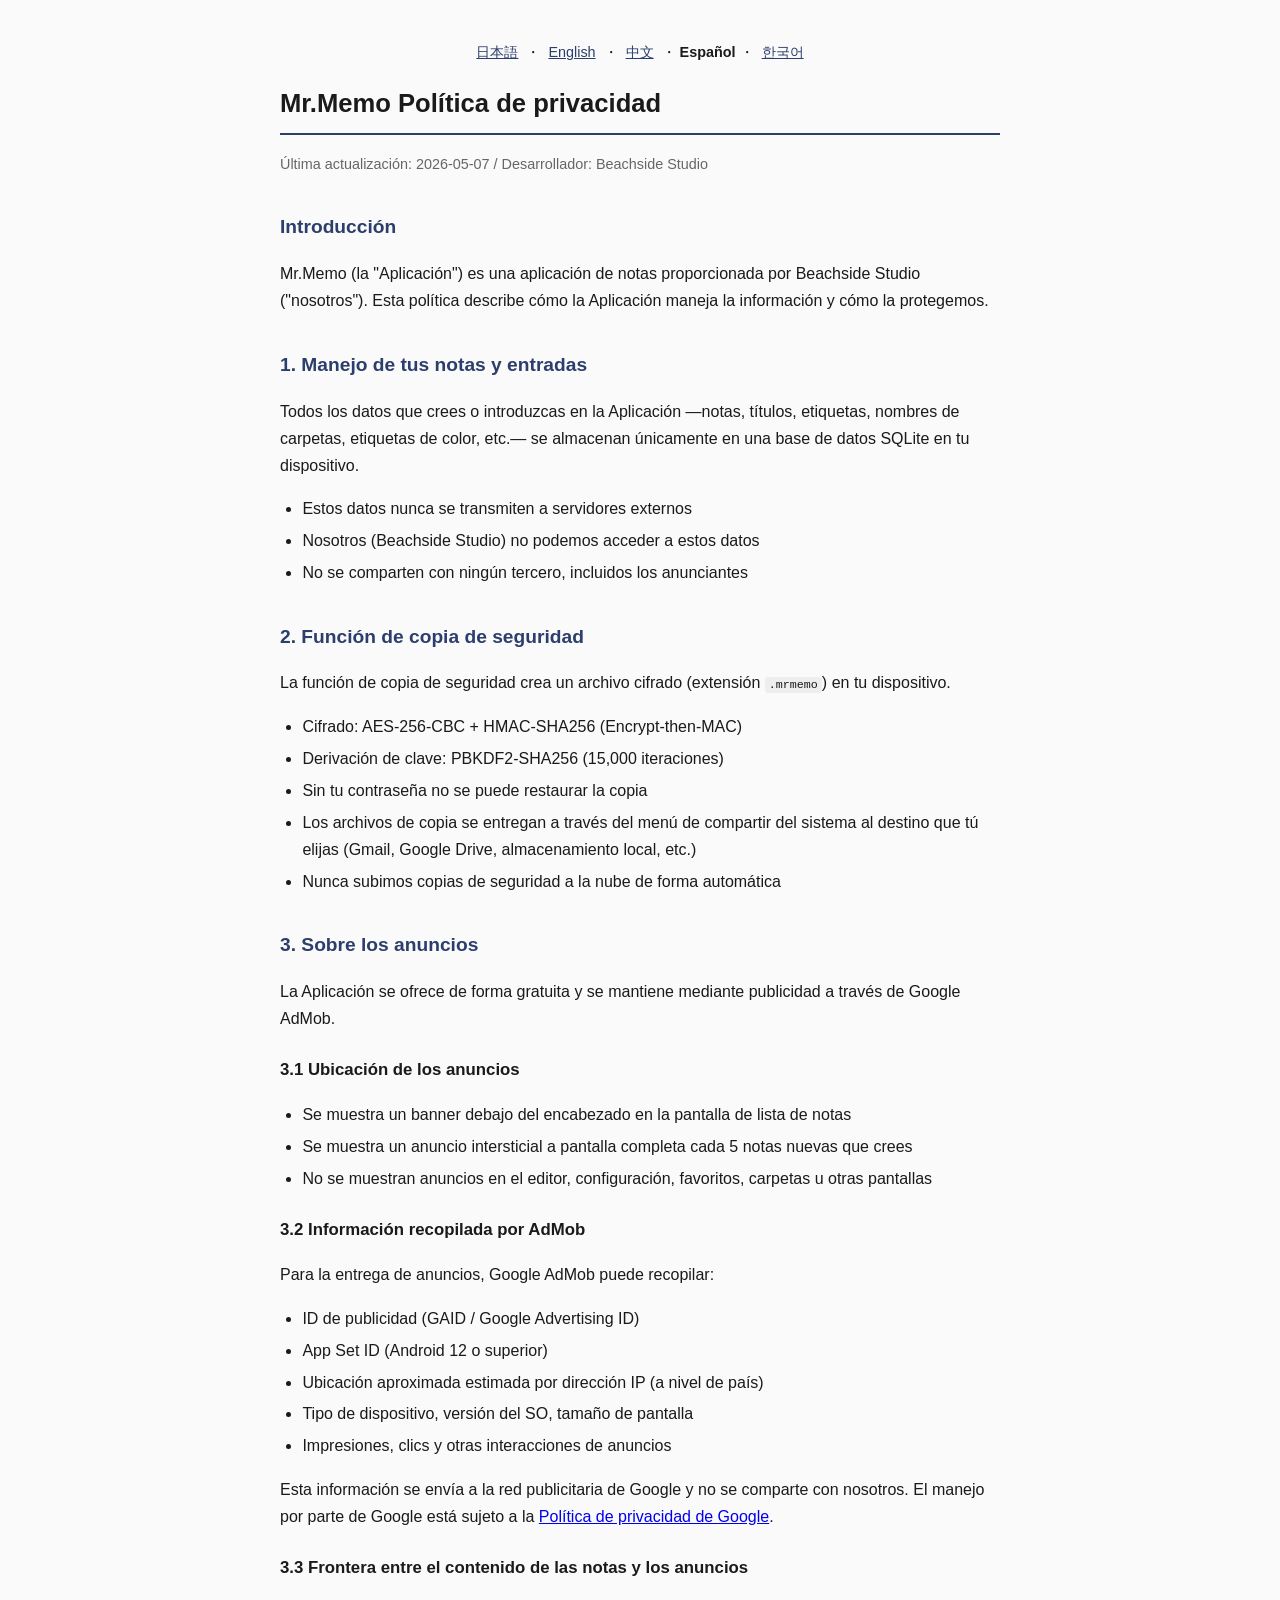
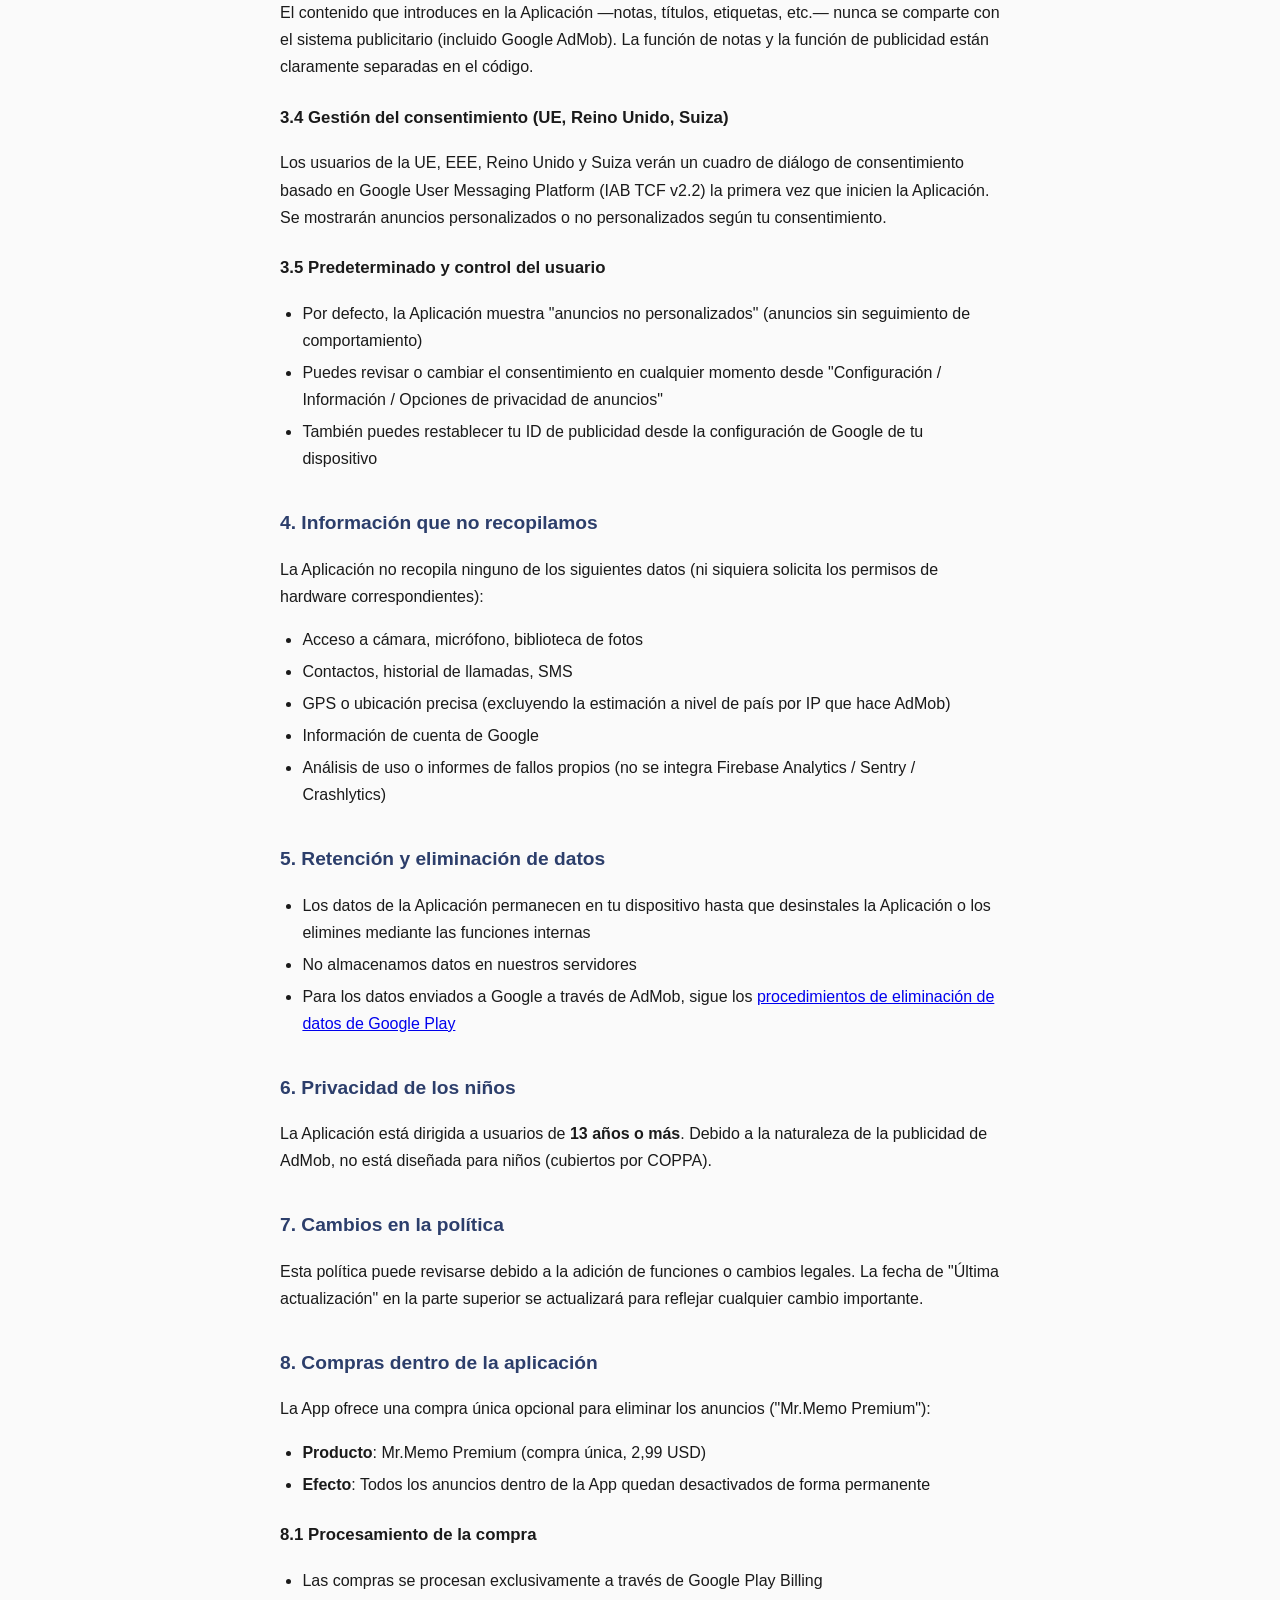
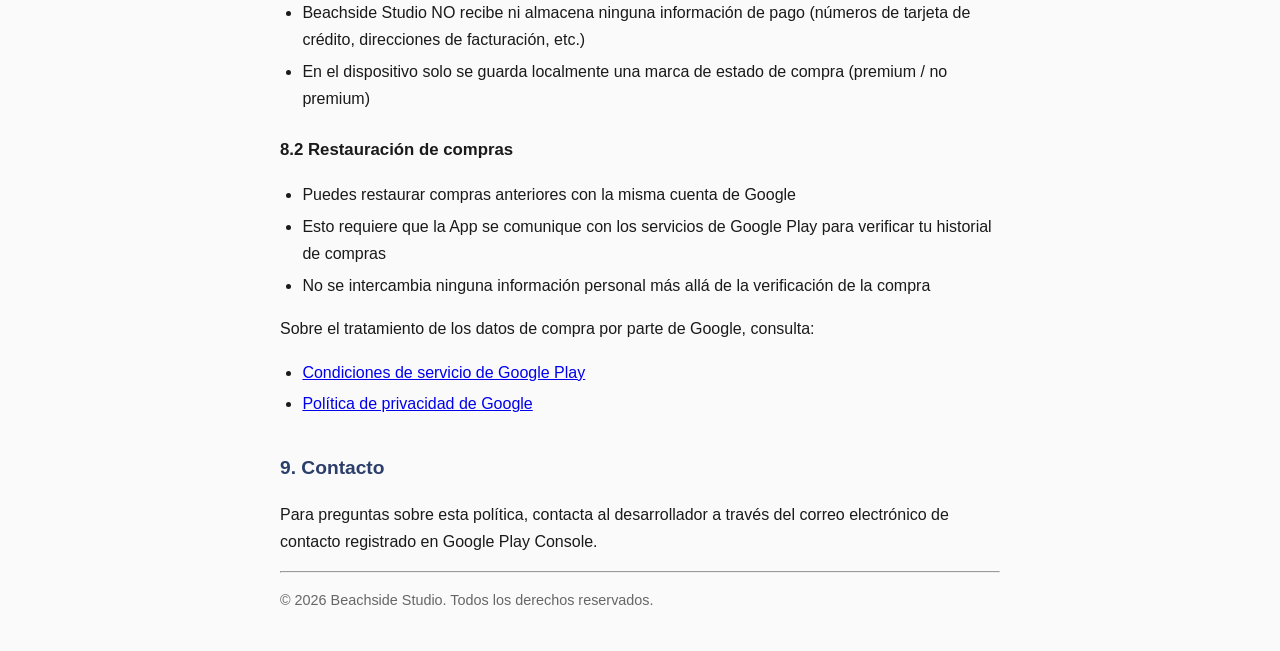
==== commit 8bbeef92: "docs(privacy): Phase 5 の IAP セクションを 5 言語に追加(2026-05-07)" ====
--- a/privacy/es.html
+++ b/privacy/es.html
@@ -27,7 +27,7 @@
 </div>
 
 <h1>Mr.Memo Política de privacidad</h1>
-<p class="meta">Última actualización: 2026-05-06 / Desarrollador: Beachside Studio</p>
+<p class="meta">Última actualización: 2026-05-07 / Desarrollador: Beachside Studio</p>
 
 <h2>Introducción</h2>
 <p>
@@ -139,7 +139,38 @@
   "Última actualización" en la parte superior se actualizará para reflejar cualquier cambio importante.
 </p>
 
-<h2>8. Contacto</h2>
+<h2>8. Compras dentro de la aplicación</h2>
+<p>
+  La App ofrece una compra única opcional para eliminar los anuncios ("Mr.Memo Premium"):
+</p>
+<ul>
+  <li><strong>Producto</strong>: Mr.Memo Premium (compra única, 2,99 USD)</li>
+  <li><strong>Efecto</strong>: Todos los anuncios dentro de la App quedan desactivados de forma permanente</li>
+</ul>
+
+<h3>8.1 Procesamiento de la compra</h3>
+<ul>
+  <li>Las compras se procesan exclusivamente a través de Google Play Billing</li>
+  <li>Beachside Studio NO recibe ni almacena ninguna información de pago (números de tarjeta de crédito, direcciones de facturación, etc.)</li>
+  <li>En el dispositivo solo se guarda localmente una marca de estado de compra (premium / no premium)</li>
+</ul>
+
+<h3>8.2 Restauración de compras</h3>
+<ul>
+  <li>Puedes restaurar compras anteriores con la misma cuenta de Google</li>
+  <li>Esto requiere que la App se comunique con los servicios de Google Play para verificar tu historial de compras</li>
+  <li>No se intercambia ninguna información personal más allá de la verificación de la compra</li>
+</ul>
+
+<p>
+  Sobre el tratamiento de los datos de compra por parte de Google, consulta:
+</p>
+<ul>
+  <li><a href="https://play.google.com/intl/es/about/play-terms/" target="_blank" rel="noopener">Condiciones de servicio de Google Play</a></li>
+  <li><a href="https://policies.google.com/privacy" target="_blank" rel="noopener">Política de privacidad de Google</a></li>
+</ul>
+
+<h2>9. Contacto</h2>
 <p>
   Para preguntas sobre esta política, contacta al desarrollador a través del correo electrónico de
   contacto registrado en Google Play Console.
